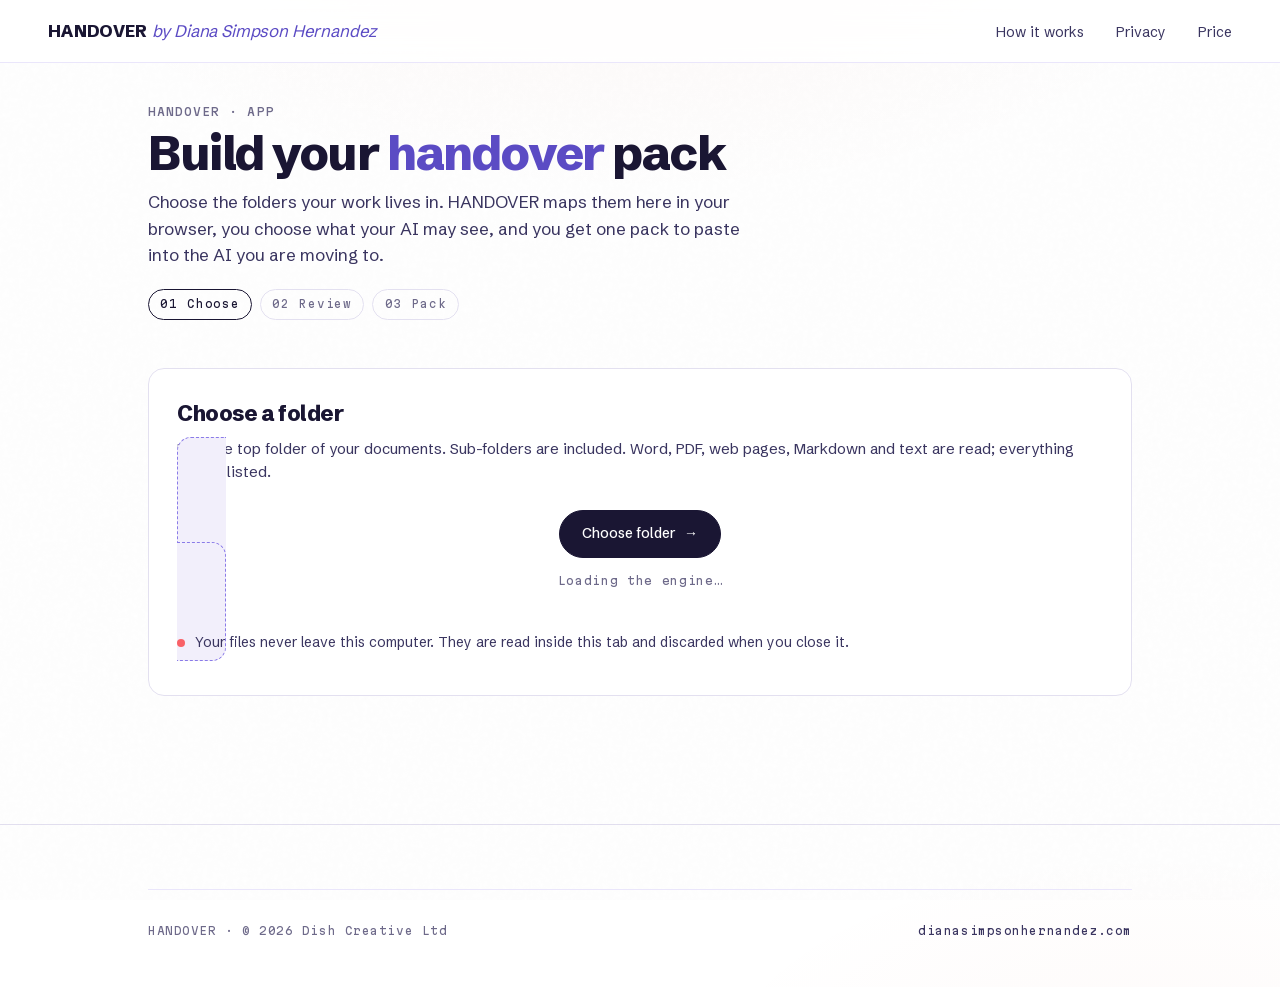
==== app/index.html @ c53a6328 "HANDOVER v0.1" ====
<!DOCTYPE html>
<html lang="en">
<head>
<meta charset="UTF-8">
<meta name="viewport" content="width=device-width, initial-scale=1.0">
<title>HANDOVER — build your pack</title>
<meta name="description" content="Map your folders in your browser and build a HANDOVER pack for your next AI. Nothing is uploaded.">
<link rel="icon" href="/favicon.ico">
<link rel="stylesheet" href="/assets/css/main.css">
<link rel="stylesheet" href="/assets/css/handover.css">
</head>
<body>
<nav class="nav">
  <div class="nav-inner">
    <a href="/" class="nav-mark"><b>HANDOVER</b> <span>by Diana Simpson Hernandez</span></a>
    <ul class="nav-links">
      <li><a href="/#how">How it works</a></li>
      <li><a href="/#privacy">Privacy</a></li>
      <li><a href="/#price">Price</a></li>
    </ul>
  </div>
</nav>

<main class="wrap">
  <header class="app-head">
    <div class="eyebrow">HANDOVER · app</div>
    <h1>Build your <em>handover</em> pack</h1>
    <p>Choose the folders your work lives in. HANDOVER maps them here in your browser, you choose what your AI may see, and you get one pack to paste into the AI you are moving to.</p>
    <div class="stepper" id="stepper"><span data-s="1" class="on">01 Choose</span><span data-s="2">02 Review</span><span data-s="3">03 Pack</span></div>
  </header>

  <!-- 1. choose -->
  <section class="card" id="s1">
    <h2>Choose a folder</h2>
    <p>Pick the top folder of your documents. Sub-folders are included. Word, PDF, web pages, Markdown and text are read; everything else is listed.</p>
    <label class="drop" id="drop">
      <input type="file" id="picker" webkitdirectory directory multiple disabled>
      <div class="row" style="justify-content:center">
        <span class="btn btn-primary" id="pickBtn" aria-disabled="true">Choose folder <span class="arrow">→</span></span>
      </div>
      <p class="hx-note" style="margin-top:0.9rem" id="engineState">Loading the engine…</p>
    </label>
    <div class="privacy-line">Your files never leave this computer. They are read inside this tab and discarded when you close it.</div>
    <div class="progress hidden" id="prog"><i></i></div>
    <div class="status" id="status"></div>
  </section>

  <!-- 2. review -->
  <section class="card hidden" id="s2">
    <h2>Review what your AI will see</h2>
    <p>Everything is ticked. Untick anything private, leave out whole folders, and add names or terms to blank out.</p>
    <div class="kpis" id="kpis"></div>
    <div class="row" style="margin:0.5rem 0 1rem"><button class="btn" id="mapBtn" type="button">View the map</button></div>
    <iframe class="map hidden" id="map" title="Map of your folder"></iframe>

    <div class="row" style="align-items:flex-start;margin-top:1rem">
      <div class="field">
        <span class="lbl">Leave out folders</span>
        <div class="chips" id="folders"></div>
      </div>
    </div>
    <div class="row" style="align-items:flex-start;margin-top:1rem">
      <div class="field">
        <label for="terms">Blank out these names or terms (one per line)</label>
        <textarea id="terms" placeholder="e.g. a client's name&#10;a project code"></textarea>
      </div>
      <div class="field" style="gap:0.6rem">
        <span class="lbl">Automatic</span>
        <label class="check"><input type="checkbox" id="redEmails" checked> Blank out email addresses</label>
        <label class="check"><input type="checkbox" id="redPhones" checked> Blank out phone numbers</label>
      </div>
    </div>
    <div id="sections" style="margin-top:1rem"></div>
    <div class="row" style="margin-top:1.25rem">
      <div class="field" style="flex:0 1 260px">
        <label for="target">The AI you are moving to</label>
        <select id="target"></select>
      </div>
      <div class="field" style="flex:0 1 260px">
        <label for="mode">If the pack is too big</label>
        <select id="mode"><option value="fit">Keep the most important parts</option><option value="split">Split it into parts</option></select>
      </div>
    </div>
    <div class="row" style="margin-top:1.25rem"><button class="btn btn-primary" id="buildBtn" type="button">Build my pack <span class="arrow">→</span></button><span class="status" id="buildStatus"></span></div>
  </section>

  <!-- 3. pack -->
  <section class="card hidden" id="s3">
    <h2>Your HANDOVER pack</h2>
    <p id="packSummary"></p>
    <div id="parts"></div>
    <div class="unlock hidden" id="unlock">
      <h3>Unlock the full pack</h3>
      <p>The free scan shows your map and a preview. Unlock adds the HANDOVER instructions that tell your AI how to write your blueprint and its standing instructions file, and gives you the full pack.</p>
      <div class="row" style="margin-top:1rem">
        <a class="btn btn-primary" id="buyBtn" href="#" target="_blank" rel="noopener">Unlock · <span id="price"></span></a>
      </div>
      <div class="row" style="margin-top:1rem">
        <div class="field" style="flex:1 1 240px"><label for="licence" style="color:rgba(255,255,255,.7)">Already bought? Licence key</label><input type="text" id="licence" placeholder="HX-XXXX-XXXX" autocomplete="off"></div>
        <button class="btn" id="licenceBtn" type="button" style="align-self:flex-end">Apply</button>
      </div>
      <p class="status" id="licenceStatus" style="color:rgba(255,255,255,.7)"></p>
    </div>
    <div class="next hidden" id="next">
      <h3 style="margin-top:1.5rem">What to do now</h3>
      <ol>
        <li>Open a new chat in the AI you are moving to.</li>
        <li>Paste the pack (part 1 first, if there are several). Wait for each part to be acknowledged.</li>
        <li>Your AI replies with two documents: <code>KNOWLEDGE_BLUEPRINT.md</code> and a standing instructions file. Save both.</li>
        <li>Put the instructions file where your AI reads standing instructions (a Project's instructions, or the file named in it). Keep the blueprint beside your documents.</li>
      </ol>
    </div>
  </section>
</main>

<footer class="footer">
  <div class="wrap">
    <div class="footer-meta" style="margin-top:0;flex-wrap:wrap;gap:0.75rem">
      <span>HANDOVER · © 2026 Dish Creative Ltd</span>
      <span><a href="https://dianasimpsonhernandez.com/">dianasimpsonhernandez.com</a></span>
    </div>
  </div>
</footer>
<script src="/js/config.js"></script>
<script src="/js/app.js"></script>
</body>
</html>
---- assets/css/main.css ----
/* ============================================
   DIANA SIMPSON HERNANDEZ — DESIGN SYSTEM
   Editorial · Minimal · AI-Native
   ============================================ */

@import url('/assets/fonts/fonts.css');

:root {
  --font-display: 'Schibsted Grotesk', system-ui, sans-serif;
  --font-body: 'Schibsted Grotesk', -apple-system, sans-serif;
  --font-mono: 'Martian Mono', ui-monospace, monospace;

  --paper: #ffffff;
  --paper-warm: #F2EFFB;
  --ink: #1A1633;
  --ink-soft: #3A3560;
  --muted: #6E6A8A;
  --rule: #E3E0F0;
  --rule-soft: #EAE6FB;
  --accent: #5B4BC4; --coral: #F96167; --coral-ink: #B3252B; --violet: #8A7BE8; --pop: #D9D1FF;
  --accent-soft: #EAE6FB;

  --max-w: 1280px;
  --gutter: clamp(1.25rem, 4vw, 3rem);
  --ease: cubic-bezier(0.2, 0.6, 0.2, 1);
}

* { box-sizing: border-box; margin: 0; padding: 0; }

html {
  scroll-behavior: smooth;
  -webkit-font-smoothing: antialiased;
  -moz-osx-font-smoothing: grayscale;
}

body {
  font-family: var(--font-body);
  font-weight: 400;
  font-size: 17px;
  line-height: 1.55;
  color: var(--ink);
  background: var(--paper);
  background-image:
    radial-gradient(ellipse 80% 50% at 50% -10%, rgba(200,70,44,0.04), transparent 60%),
    radial-gradient(ellipse 60% 40% at 90% 110%, rgba(200,70,44,0.03), transparent 60%);
  min-height: 100vh;
  overflow-x: hidden;
}

body::before {
  content: '';
  position: fixed;
  inset: 0;
  pointer-events: none;
  z-index: 1;
  opacity: 0.4;
  background-image: url("data:image/svg+xml,%3Csvg viewBox='0 0 200 200' xmlns='http://www.w3.org/2000/svg'%3E%3Cfilter id='n'%3E%3CfeTurbulence type='fractalNoise' baseFrequency='0.9' numOctaves='2'/%3E%3CfeColorMatrix values='0 0 0 0 0.1, 0 0 0 0 0.1, 0 0 0 0 0.1, 0 0 0 0.05 0'/%3E%3C/filter%3E%3Crect width='100%25' height='100%25' filter='url(%23n)'/%3E%3C/svg%3E");
  mix-blend-mode: multiply;
}

a { color: inherit; text-decoration: none; }

.container {
  max-width: var(--max-w);
  margin: 0 auto;
  padding: 0 var(--gutter);
  position: relative;
  z-index: 2;
}

.eyebrow {
  font-family: var(--font-mono);
  font-size: 11px;
  font-weight: 500;
  letter-spacing: 0.18em;
  text-transform: uppercase;
  color: var(--muted);
}

.lede {
  font-family: var(--font-display);
  font-weight: 300;
  font-size: clamp(1.25rem, 2.2vw, 1.6rem);
  line-height: 1.35;
  font-style: italic;
  color: var(--ink-soft);
}

/* NAV */
.nav {
  position: sticky;
  top: 0;
  z-index: 100;
  backdrop-filter: blur(12px);
  -webkit-backdrop-filter: blur(12px);
  background: rgba(246, 244, 239, 0.78);
  border-bottom: 1px solid var(--rule-soft);
}
.nav-inner {
  display: flex;
  align-items: center;
  justify-content: space-between;
  padding: 1.1rem var(--gutter);
  max-width: var(--max-w);
  margin: 0 auto;
}
.nav-mark {
  font-family: var(--font-display);
  font-weight: 400;
  font-size: 1.05rem;
  letter-spacing: -0.01em;
}
.nav-mark span { font-style: italic; color: var(--accent); }
.nav-links {
  display: flex;
  gap: 2rem;
  list-style: none;
}
.nav-links a {
  font-size: 14px;
  color: var(--ink-soft);
  position: relative;
  transition: color 0.2s var(--ease);
}
.nav-links a:hover { color: var(--accent); }
.nav-links a::after {
  content: '';
  position: absolute;
  left: 0; bottom: -4px;
  width: 0; height: 1px;
  background: var(--accent);
  transition: width 0.3s var(--ease);
}
.nav-links a:hover::after { width: 100%; }
@media (max-width: 720px) {
  .nav-links { display: none; }
}

/* BUTTONS */
.btn {
  display: inline-flex;
  align-items: center;
  gap: 0.5rem;
  padding: 0.75rem 1.4rem;
  border: 1px solid var(--ink);
  border-radius: 999px;
  font-size: 14px;
  font-weight: 500;
  background: transparent;
  color: var(--ink);
  cursor: pointer;
  transition: all 0.25s var(--ease);
  font-family: var(--font-body);
}
.btn:hover {
  background: var(--ink);
  color: var(--paper);
  transform: translateY(-1px);
}
.btn-primary {
  background: var(--ink);
  color: var(--paper);
}
.btn-primary:hover {
  background: var(--accent);
  border-color: var(--accent);
}
.btn .arrow { transition: transform 0.25s var(--ease); }
.btn:hover .arrow { transform: translateX(3px); }

/* FOOTER */
.footer {
  margin-top: 8rem;
  padding: 4rem 0 3rem;
  border-top: 1px solid var(--rule);
}
.footer-grid {
  display: grid;
  grid-template-columns: 2fr 1fr 1fr 1fr;
  gap: 3rem;
}
@media (max-width: 720px) {
  .footer-grid { grid-template-columns: 1fr 1fr; gap: 2rem; }
  .footer-grid > * { min-width: 0; }
}
@media (max-width: 480px) {
  .footer-grid { grid-template-columns: 1fr; }
}
.footer h4 {
  font-family: var(--font-mono);
  font-size: 11px;
  font-weight: 500;
  letter-spacing: 0.18em;
  text-transform: uppercase;
  color: var(--muted);
  margin-bottom: 1rem;
}
.footer ul { list-style: none; }
.footer li { margin-bottom: 0.6rem; font-size: 14px; }
.footer a { color: var(--ink-soft); transition: color 0.2s; }
.footer a:hover { color: var(--accent); }
.footer-mark {
  font-family: var(--font-display);
  font-size: 2rem;
  font-weight: 300;
  letter-spacing: -0.02em;
  margin-bottom: 1rem;
}
.footer-mark span { font-style: italic; color: var(--accent); }
.footer-meta {
  display: flex;
  justify-content: space-between;
  margin-top: 3rem;
  padding-top: 2rem;
  border-top: 1px solid var(--rule-soft);
  font-family: var(--font-mono);
  font-size: 11px;
  color: var(--muted);
  letter-spacing: 0.05em;
}

/* ANIMATIONS */
@keyframes rise {
  from { opacity: 0; transform: translateY(24px); }
  to { opacity: 1; transform: translateY(0); }
}
.reveal { opacity: 0; animation: rise 0.9s var(--ease) forwards; }
.reveal-1 { animation-delay: 0.05s; }
.reveal-2 { animation-delay: 0.18s; }
.reveal-3 { animation-delay: 0.32s; }
.reveal-4 { animation-delay: 0.46s; }
.reveal-5 { animation-delay: 0.6s; }

.fade-up {
  opacity: 0;
  transform: translateY(30px);
  transition: opacity 0.8s var(--ease), transform 0.8s var(--ease);
}
.fade-up.in-view {
  opacity: 1;
  transform: translateY(0);
}

::selection { background: var(--accent); color: var(--paper); }

/* ── v2 register overrides (Schibsted Grotesk + Martian Mono) ── */
h1, h2, h3, .hero h1 { font-weight: 800; font-variation-settings: normal; letter-spacing: -0.03em; }
.hero h1 em, h2 em, h3 em, em { font-style: normal; font-weight: 800; color: var(--accent); }
.eyebrow, .tag, .framework-num, .framework-meta, .filter-pill, .filter-count, .hero-meta { font-family: var(--font-mono); font-size: 0.7rem; letter-spacing: 0.09em; }
---- assets/css/handover.css ----
/* HANDOVER — product styles on top of the DSH design system (main.css). Tokens only from main.css. */
.wrap { max-width: 1080px; margin: 0 auto; padding: 0 var(--gutter); position: relative; z-index: 2; }
.nav-mark b { font-weight: 800; letter-spacing: 0.02em; }
.nav { background: rgba(255, 255, 255, 0.82); }

/* hero */
.hx-hero { padding: clamp(3rem, 9vh, 6.5rem) 0 clamp(2.5rem, 6vh, 4rem); }
.hx-hero h1 { font-size: clamp(2.4rem, 6.4vw, 5.2rem); line-height: 0.95; margin: 1rem 0 1.5rem; max-width: 14ch; }
.hx-hero p.lead { font-size: clamp(1.05rem, 1.6vw, 1.25rem); color: var(--ink-soft); max-width: 46ch; line-height: 1.55; }
.hx-cta { display: flex; flex-wrap: wrap; gap: 0.75rem; margin-top: 2rem; align-items: center; }
.hx-note { font-family: var(--font-mono); font-size: 0.7rem; letter-spacing: 0.06em; color: var(--muted); }

/* sections */
.hx-section { padding: clamp(2.5rem, 7vh, 4.5rem) 0; border-top: 1px solid var(--rule); }
.hx-section h2 { font-size: clamp(1.7rem, 3.4vw, 2.6rem); line-height: 1.05; margin: 0.75rem 0 1.5rem; max-width: 22ch; }
.hx-steps { display: grid; grid-template-columns: repeat(auto-fit, minmax(210px, 1fr)); gap: 1rem; counter-reset: s; }
.hx-step { border: 1px solid var(--rule); border-radius: 14px; padding: 1.25rem; background: var(--paper); }
.hx-step::before { counter-increment: s; content: "0" counter(s); font-family: var(--font-mono); font-size: 0.72rem;
  color: var(--accent); letter-spacing: 0.08em; display: block; margin-bottom: 0.75rem; }
.hx-step h3 { font-size: 1.1rem; letter-spacing: -0.01em; margin-bottom: 0.4rem; }
.hx-step p { font-size: 15px; color: var(--ink-soft); }
.hx-promise { background: var(--paper-warm); border-radius: 16px; padding: clamp(1.25rem, 3vw, 2rem);
  font-size: clamp(1.1rem, 2vw, 1.45rem); line-height: 1.4; font-weight: 600; max-width: 40ch; }
.hx-price { display: flex; flex-wrap: wrap; gap: 1rem; align-items: stretch; }
.hx-tier { flex: 1 1 260px; border: 1px solid var(--rule); border-radius: 16px; padding: 1.5rem; }
.hx-tier.pro { border-color: var(--ink); }
.hx-tier .amt { font-size: 2.2rem; font-weight: 800; letter-spacing: -0.03em; margin: 0.5rem 0; }
.hx-tier ul { list-style: none; margin: 1rem 0 1.25rem; font-size: 15px; color: var(--ink-soft); }
.hx-tier li { padding: 0.35rem 0; border-bottom: 1px solid var(--rule-soft); }

/* app */
.app-head { padding: 2.5rem 0 1.5rem; }
.app-head h1 { font-size: clamp(1.9rem, 4.4vw, 3rem); line-height: 1; margin: 0.6rem 0 0.75rem; }
.app-head p { color: var(--ink-soft); max-width: 60ch; }
.stepper { display: flex; gap: 0.5rem; flex-wrap: wrap; margin: 1.25rem 0 1.5rem; }
.stepper span { font-family: var(--font-mono); font-size: 0.68rem; letter-spacing: 0.08em; padding: 0.4rem 0.7rem;
  border-radius: 999px; border: 1px solid var(--rule); color: var(--muted); }
.stepper span.on { border-color: var(--ink); color: var(--ink); }
.stepper span.done { background: var(--accent-soft); border-color: var(--accent-soft); color: var(--accent); }
.card { border: 1px solid var(--rule); border-radius: 16px; padding: clamp(1rem, 2.6vw, 1.75rem); background: var(--paper);
  margin-bottom: 1.25rem; min-width: 0; }
.card h2 { font-size: 1.35rem; letter-spacing: -0.02em; margin-bottom: 0.4rem; }
.card > p { color: var(--ink-soft); font-size: 15px; }
.drop { border: 1.5px dashed var(--violet); border-radius: 14px; padding: clamp(1.5rem, 5vw, 3rem); text-align: center;
  background: var(--paper-warm); margin-top: 1rem; }
.drop.over { background: var(--accent-soft); }
.drop input { display: none; }
.privacy-line { display: flex; gap: 0.6rem; align-items: flex-start; font-size: 14px; color: var(--ink-soft); margin-top: 1rem; }
.privacy-line::before { content: ""; flex: 0 0 8px; height: 8px; margin-top: 0.45rem; border-radius: 50%; background: var(--coral); }
.progress { height: 6px; border-radius: 99px; background: var(--rule-soft); overflow: hidden; margin: 1rem 0 0.5rem; }
.progress i { display: block; height: 100%; width: 0; background: var(--accent); transition: width 0.3s var(--ease); }
.status { font-family: var(--font-mono); font-size: 0.72rem; color: var(--muted); letter-spacing: 0.04em; min-height: 1.2em; }
.kpis { display: grid; grid-template-columns: repeat(auto-fit, minmax(120px, 1fr)); gap: 0.6rem; margin: 1rem 0; }
.kpi { border: 1px solid var(--rule); border-radius: 12px; padding: 0.7rem 0.85rem; }
.kpi b { display: block; font-size: 1.5rem; font-weight: 800; letter-spacing: -0.02em; }
.kpi span { font-family: var(--font-mono); font-size: 0.62rem; letter-spacing: 0.08em; color: var(--muted); text-transform: uppercase; }
.row { display: flex; flex-wrap: wrap; gap: 0.75rem; align-items: center; }
.field { display: flex; flex-direction: column; gap: 0.35rem; flex: 1 1 220px; min-width: 0; }
.field label, .lbl { font-family: var(--font-mono); font-size: 0.66rem; letter-spacing: 0.08em; text-transform: uppercase; color: var(--muted); }
select, textarea, input[type=text] { font: inherit; font-size: 15px; padding: 0.6rem 0.75rem; border: 1px solid var(--rule);
  border-radius: 10px; background: #fff; color: var(--ink); width: 100%; min-width: 0; }
textarea { min-height: 4.5rem; resize: vertical; }
.check { display: flex; gap: 0.5rem; align-items: center; font-size: 15px; }
.chips { display: flex; flex-wrap: wrap; gap: 0.4rem; }
.chip { display: inline-flex; gap: 0.4rem; align-items: center; padding: 0.35rem 0.7rem; border: 1px solid var(--rule);
  border-radius: 999px; font-size: 13px; cursor: pointer; user-select: none; }
.chip input { accent-color: var(--accent); }
details.sec { border-top: 1px solid var(--rule-soft); padding: 0.75rem 0; }
details.sec summary { cursor: pointer; display: flex; justify-content: space-between; gap: 1rem; font-weight: 600; list-style: none; }
details.sec summary::-webkit-details-marker { display: none; }
details.sec summary .n { font-family: var(--font-mono); font-size: 0.7rem; color: var(--muted); white-space: nowrap; }
.items { list-style: none; margin-top: 0.6rem; }
.items li { display: flex; gap: 0.6rem; padding: 0.45rem 0; border-bottom: 1px solid var(--rule-soft); font-size: 14px; min-width: 0; }
.items li input { margin-top: 0.25rem; accent-color: var(--accent); flex: 0 0 auto; }
.items li div { min-width: 0; overflow-wrap: anywhere; }
.items li small { display: block; font-family: var(--font-mono); font-size: 0.66rem; color: var(--muted); margin-top: 0.15rem; }
.more { margin-top: 0.5rem; font-size: 13px; color: var(--accent); background: none; border: 0; cursor: pointer; font-family: inherit; }
.part { border: 1px solid var(--rule); border-radius: 12px; padding: 1rem; margin-top: 0.85rem; }
.part pre { font-family: var(--font-mono); font-size: 11.5px; line-height: 1.55; max-height: 280px; overflow: auto; white-space: pre-wrap;
  overflow-wrap: anywhere; background: var(--paper-warm); border-radius: 8px; padding: 0.85rem; margin: 0.75rem 0; }
.unlock { background: var(--ink); color: var(--paper); border-radius: 16px; padding: clamp(1.25rem, 3vw, 2rem); margin-top: 1rem; }
.unlock h3 { font-size: 1.4rem; margin-bottom: 0.4rem; }
.unlock p { color: rgba(255, 255, 255, 0.78); font-size: 15px; max-width: 52ch; }
.unlock .btn { border-color: var(--paper); color: var(--paper); }
.unlock .btn-primary { background: var(--coral); border-color: var(--coral); color: #fff; }
.unlock input[type=text] { background: rgba(255, 255, 255, 0.08); border-color: rgba(255, 255, 255, 0.25); color: #fff; }
.next ol { margin: 0.75rem 0 0 1.2rem; color: var(--ink-soft); font-size: 15px; }
.next li { padding: 0.25rem 0; }
.hidden { display: none !important; }
iframe.map { width: 100%; height: 760px; border: 1px solid var(--rule); border-radius: 12px; background: #fff; margin-top: 1rem; }
.btn:disabled { opacity: 0.4; cursor: not-allowed; transform: none; }
@media (max-width: 560px) { .btn { padding: 0.7rem 1.1rem; } iframe.map { height: 560px; } }
.card { scroll-margin-top: 84px; }
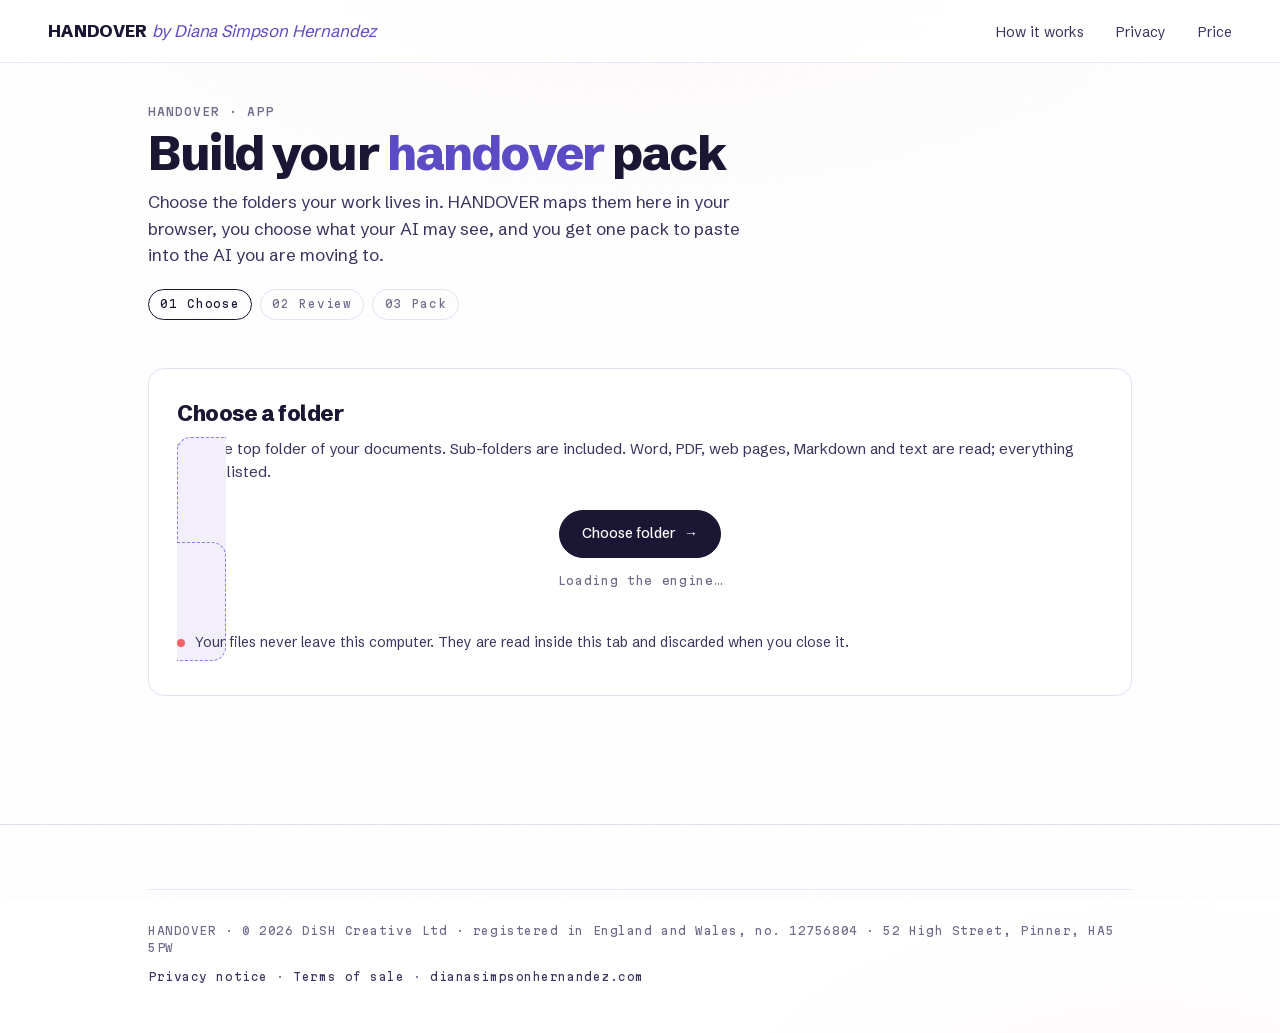
==== commit 9d139833: "HANDOVER r3: payment service live, checkout and privacy pages, config wired Drop r3 from the HANDOVE" ====
--- a/app/index.html
+++ b/app/index.html
@@ -116,8 +116,8 @@
 <footer class="footer">
   <div class="wrap">
     <div class="footer-meta" style="margin-top:0;flex-wrap:wrap;gap:0.75rem">
-      <span>HANDOVER · © 2026 Dish Creative Ltd</span>
-      <span><a href="https://dianasimpsonhernandez.com/">dianasimpsonhernandez.com</a></span>
+      <span>HANDOVER · © 2026 DiSH Creative Ltd · registered in England and Wales, no. 12756804 · 52 High Street, Pinner, HA5 5PW</span>
+      <span><a href="/privacy/">Privacy notice</a> · <a href="/terms/">Terms of sale</a> · <a href="https://dianasimpsonhernandez.com/">dianasimpsonhernandez.com</a></span>
     </div>
   </div>
 </footer>
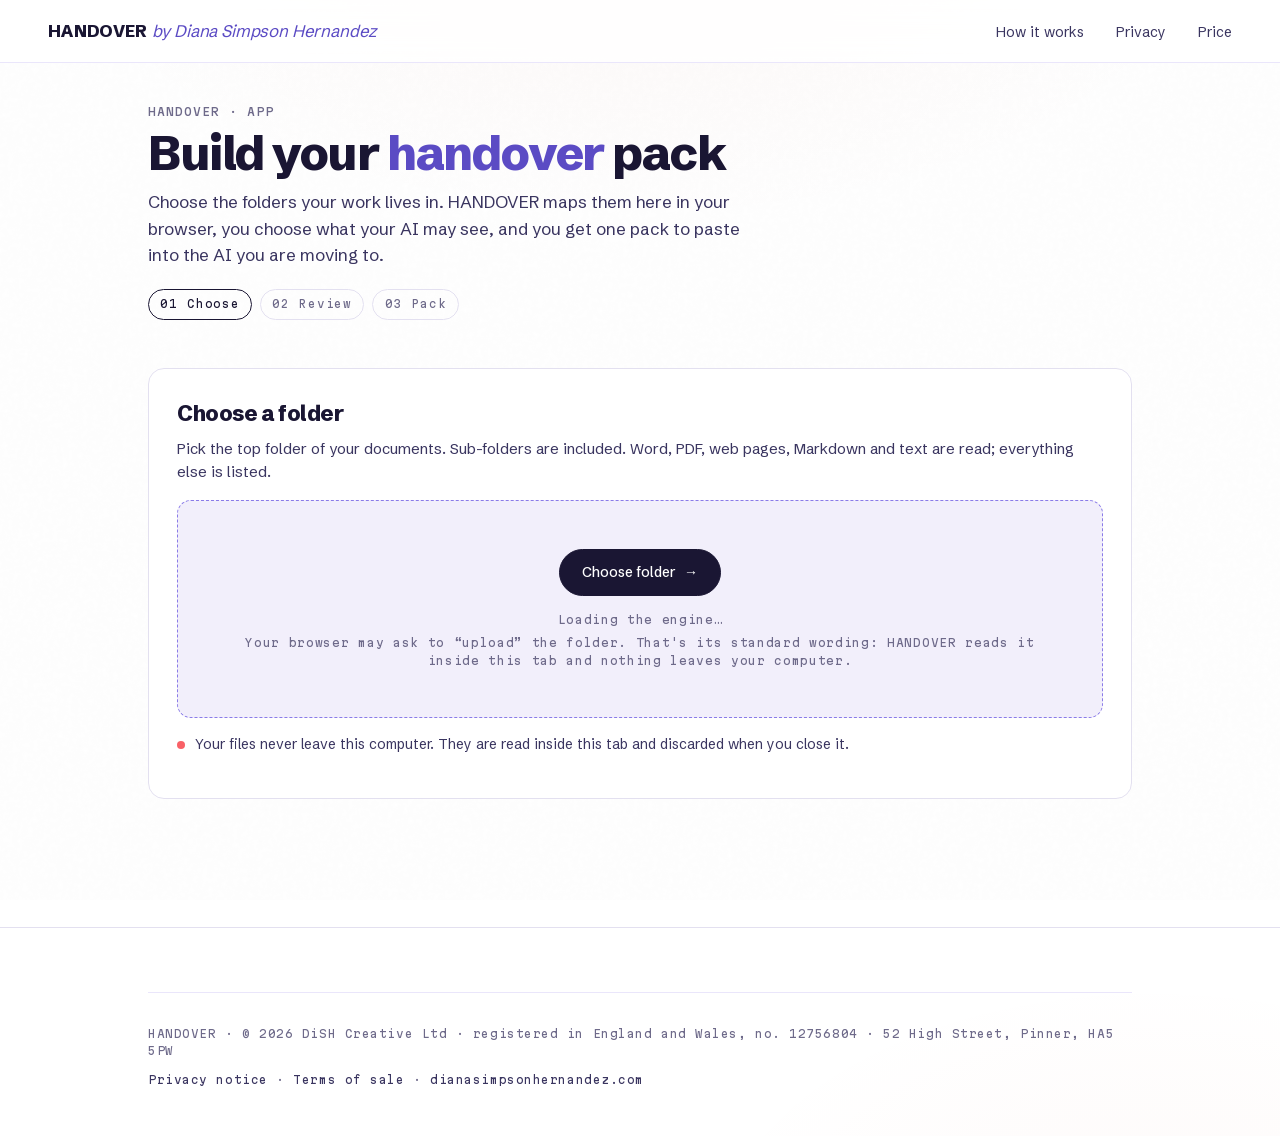
==== commit ce6a3f70: "HANDOVER r6: live progress panel, streaming scan for large folders Drop r6 from the HANDOVER tech th" ====
--- a/app/index.html
+++ b/app/index.html
@@ -39,9 +39,29 @@
         <span class="btn btn-primary" id="pickBtn" aria-disabled="true">Choose folder <span class="arrow">→</span></span>
       </div>
       <p class="hx-note" style="margin-top:0.9rem" id="engineState">Loading the engine…</p>
+      <p class="hx-note" style="margin-top:0.4rem">Your browser may ask to “upload” the folder. That's its standard wording: HANDOVER reads it inside this tab and nothing leaves your computer.</p>
     </label>
     <div class="privacy-line">Your files never leave this computer. They are read inside this tab and discarded when you close it.</div>
-    <div class="progress hidden" id="prog"><i></i></div>
+
+    <div class="run hidden" id="run" aria-live="polite">
+      <div class="run-head">
+        <div><div class="eyebrow" id="runEyebrow">Working on your folder</div><h3 id="runTitle">Getting ready…</h3></div>
+        <button class="btn" type="button" id="cancelBtn">Cancel</button>
+      </div>
+      <div class="run-bar"><i id="runBar"></i></div>
+      <div class="run-meta"><span id="runCount"></span><span id="runEta"></span></div>
+      <div class="run-file" id="runFile"></div>
+      <ol class="run-steps" id="runSteps">
+        <li data-k="find">Finding your files</li>
+        <li data-k="sort">Sorting what to read and what to list</li>
+        <li data-k="read">Reading your documents</li>
+        <li data-k="hash">Fingerprinting photos, videos and other files</li>
+        <li data-k="map">Connecting files, spotting rules and decisions</li>
+        <li data-k="review">Preparing your review</li>
+      </ol>
+      <p class="hx-note" id="runNote">Everything stays in this tab. Keep it open until this finishes.</p>
+    </div>
+
     <div class="status" id="status"></div>
   </section>
 
--- a/assets/css/handover.css
+++ b/assets/css/handover.css
@@ -41,7 +41,8 @@
   margin-bottom: 1.25rem; min-width: 0; }
 .card h2 { font-size: 1.35rem; letter-spacing: -0.02em; margin-bottom: 0.4rem; }
 .card > p { color: var(--ink-soft); font-size: 15px; }
-.drop { border: 1.5px dashed var(--violet); border-radius: 14px; padding: clamp(1.5rem, 5vw, 3rem); text-align: center;
+.card > p.hx-note { font-size: 0.7rem; color: var(--muted); } /* keep fine print small inside cards (checkout) */
+.drop { display: block; border: 1.5px dashed var(--violet); border-radius: 14px; padding: clamp(1.5rem, 5vw, 3rem); text-align: center;
   background: var(--paper-warm); margin-top: 1rem; }
 .drop.over { background: var(--accent-soft); }
 .drop input { display: none; }
@@ -91,3 +92,26 @@
 .btn:disabled { opacity: 0.4; cursor: not-allowed; transform: none; }
 @media (max-width: 560px) { .btn { padding: 0.7rem 1.1rem; } iframe.map { height: 560px; } }
 .card { scroll-margin-top: 84px; }
+
+/* scan progress panel */
+.run { margin-top: 1.25rem; border: 1px solid var(--rule); border-radius: 14px; padding: 1.25rem 1.4rem; background: linear-gradient(180deg, var(--paper-warm), #fff 70%); }
+.run-head { display: flex; justify-content: space-between; gap: 1rem; align-items: flex-start; }
+.run-head h3 { margin: .35rem 0 0; font-size: clamp(1.25rem, 2.4vw, 1.7rem); letter-spacing: -0.02em; }
+.run-bar { height: 10px; border-radius: 99px; background: var(--rule-soft); margin: 1rem 0 .55rem; overflow: hidden; position: relative; }
+.run-bar i { position: absolute; inset: 0 auto 0 0; width: 0; border-radius: 99px; background: linear-gradient(90deg, var(--accent), var(--violet)); transition: width .3s var(--ease); }
+.run-bar.busy i { width: 35% !important; animation: run-slide 1.3s ease-in-out infinite; }
+@keyframes run-slide { from { left: -35%; } to { left: 100%; } }
+.run-meta { display: flex; justify-content: space-between; gap: 1rem; flex-wrap: wrap; font-size: 15px; color: var(--ink-soft); }
+.run-meta b { color: var(--ink); }
+.run-file { margin-top: .4rem; min-height: 1.3em; font-family: var(--font-mono); font-size: 12px; color: var(--muted); white-space: nowrap; overflow: hidden; text-overflow: ellipsis; }
+.run-steps { list-style: none; margin: 1rem 0 .75rem; padding: 0; display: grid; gap: .45rem; }
+.run-steps li { position: relative; padding-left: 1.9rem; font-size: 15px; color: var(--muted); }
+.run-steps li::before { content: ""; position: absolute; left: 0; top: .1rem; width: 1.15rem; height: 1.15rem; border-radius: 50%; border: 2px solid var(--rule); box-sizing: border-box; }
+.run-steps li.on { color: var(--ink); font-weight: 650; }
+.run-steps li.on::before { border-color: var(--accent); border-right-color: transparent; animation: run-spin .8s linear infinite; }
+.run-steps li.done { color: var(--ink-soft); }
+.run-steps li.done::before { content: "✓"; border: 0; background: #2E9E6B; color: #fff; font-size: .72rem; font-weight: 800; display: grid; place-items: center; }
+.run-steps li.skip { opacity: .45; }
+.run-steps li .sub { display: block; font-weight: 400; font-size: 13.5px; color: var(--accent); margin-top: 2px; }
+@keyframes run-spin { to { transform: rotate(360deg); } }
+@media (prefers-reduced-motion: reduce) { .run-steps li.on::before, .run-bar.busy i { animation: none; } }
